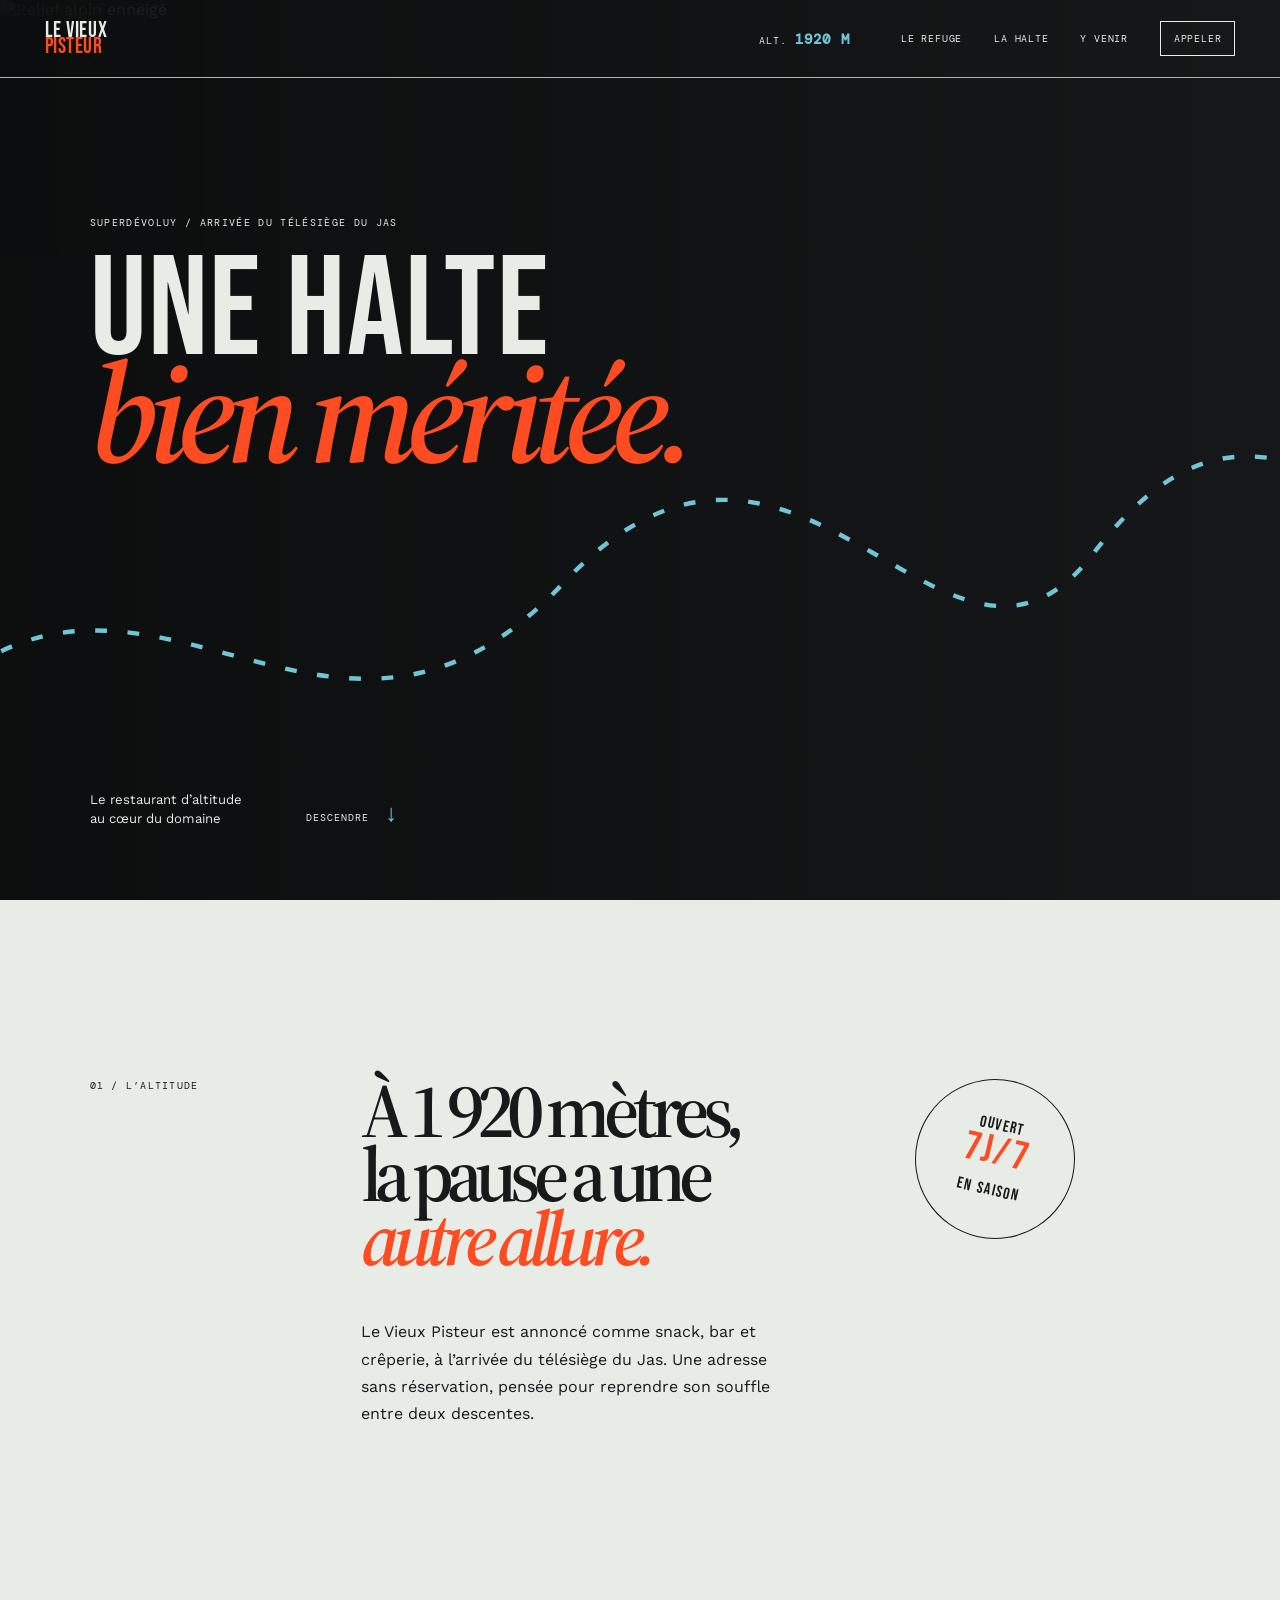
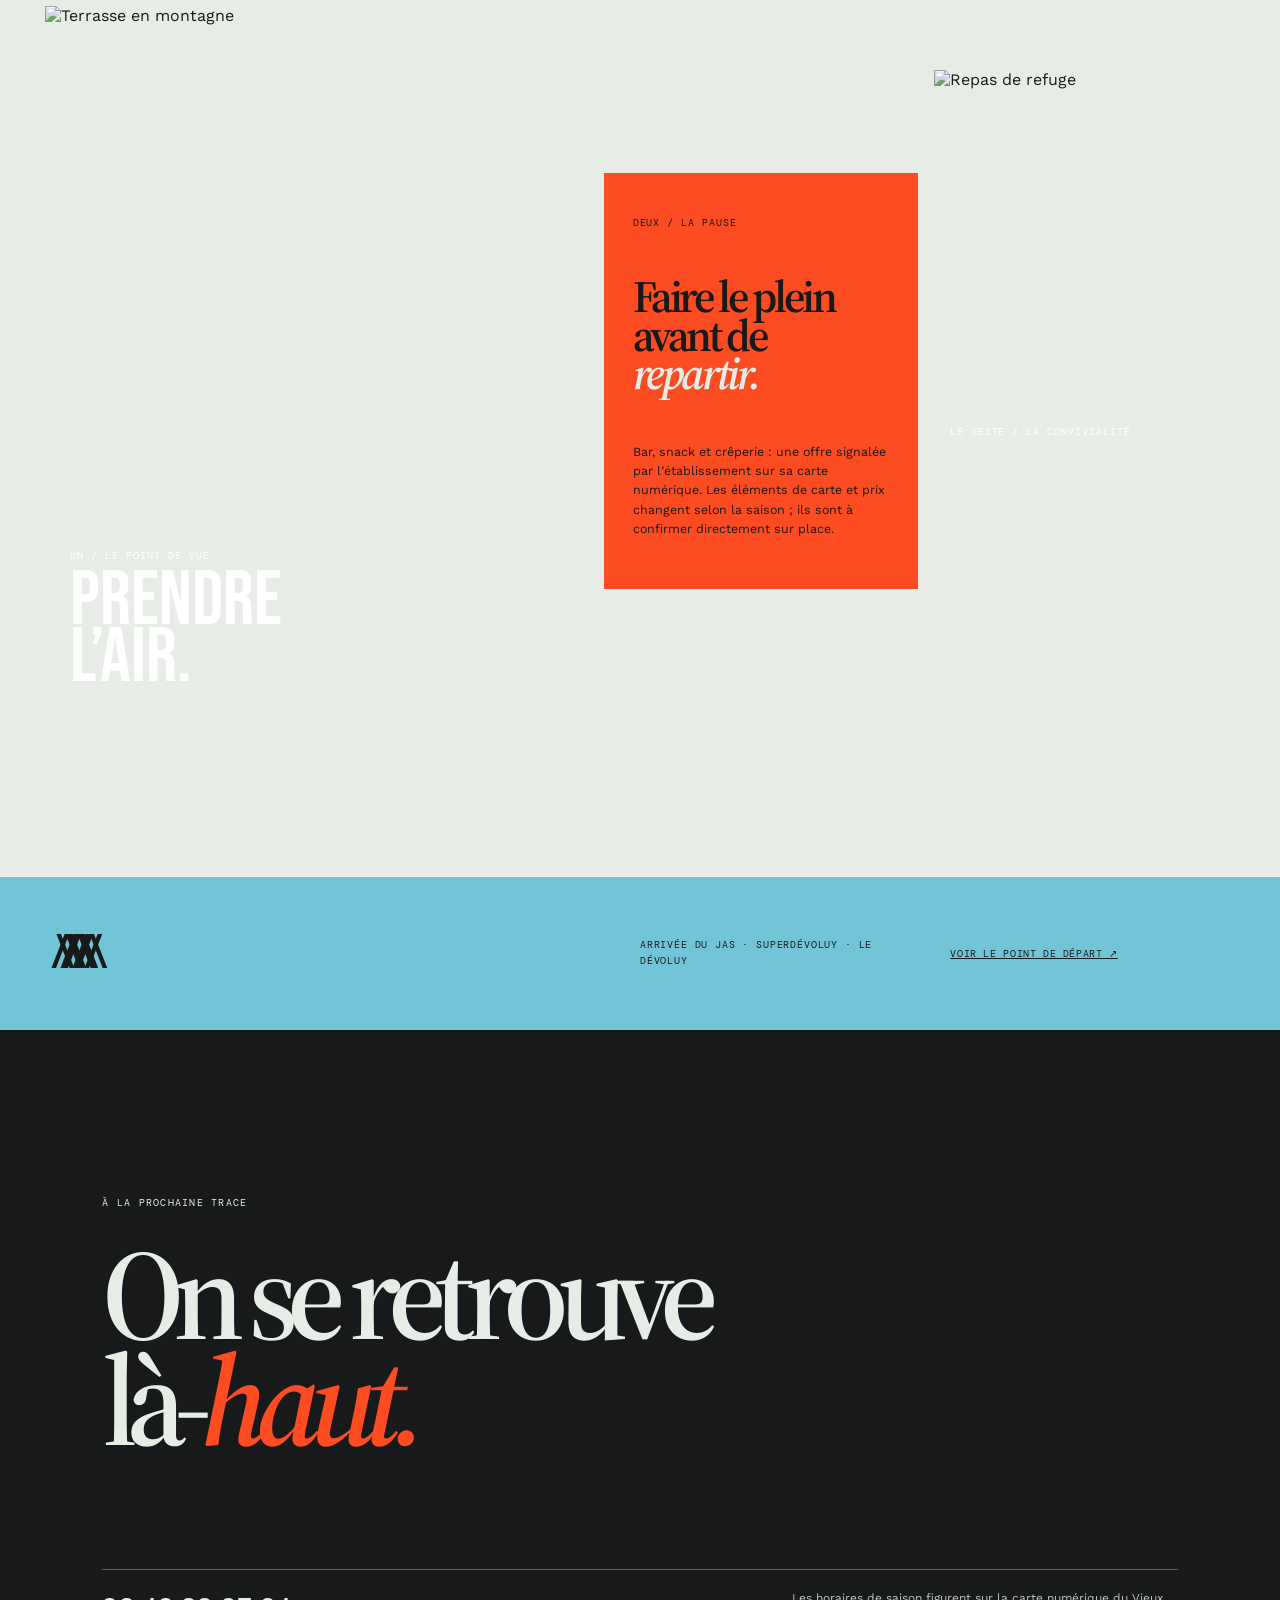
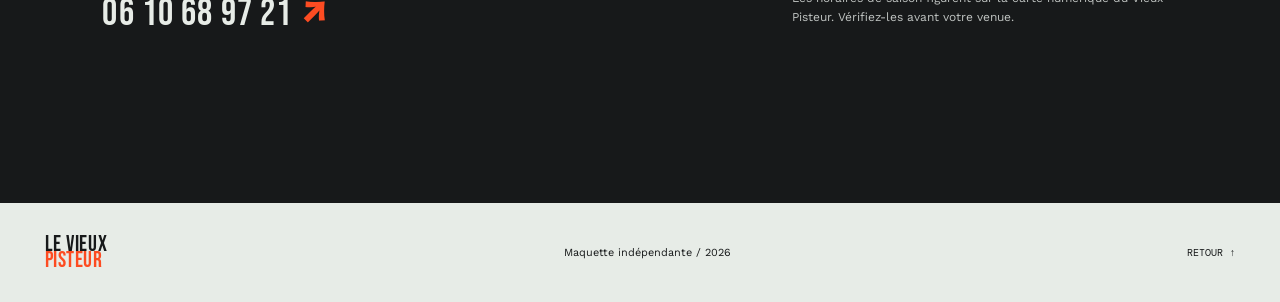
==== index.html @ b9045c06 "feat: publish Le Vieux Pisteur independent showcase" ====
<!doctype html><html lang="fr"><head><meta charset="utf-8"><meta name="viewport" content="width=device-width,initial-scale=1"><meta name="description" content="Maquette indépendante du Vieux Pisteur, restaurant d'altitude du Dévoluy."><title>Le Vieux Pisteur — 1 920 m</title><link rel="preconnect" href="https://images.unsplash.com"><link rel="preconnect" href="https://fonts.googleapis.com"><link rel="preconnect" href="https://fonts.gstatic.com" crossorigin><link href="https://fonts.googleapis.com/css2?family=Bebas+Neue&family=DM+Mono&family=Source+Serif+4:opsz,wght@8..60,400;8..60,600;8..60,700&family=Work+Sans:wght@400;500;700&display=swap" rel="stylesheet"><link rel="stylesheet" href="style.css"></head><body><header><a class="brand" href="#top">LE VIEUX<br><b>PISTEUR</b></a><p class="alt">ALT. <strong>1920 M</strong></p><button aria-controls="nav" aria-expanded="false">Menu <i></i></button><nav id="nav"><a href="#refuge">Le refuge</a><a href="#halte">La halte</a><a href="#venir">Y venir</a><a href="tel:+33610689721">Appeler</a></nav></header><main id="top"><section class="hero"><div class="route" aria-hidden="true"><svg viewBox="0 0 1000 200"><path d="M0 170C150 20 275 255 435 85s260 110 360-20 160-20 210-65"/></svg></div><div class="hero-content"><p>Superdévoluy / arrivée du télésiège du Jas</p><h1>Une halte<br><em>bien méritée.</em></h1><div class="hero-bottom"><span>Le restaurant d’altitude<br>au cœur du domaine</span><a href="#refuge">Descendre <b>↓</b></a></div></div><figure><img src="https://images.unsplash.com/photo-1483347756197-71ef80e95f73?auto=format&fit=crop&w=1800&q=85" alt="Relief alpin enneigé" fetchpriority="high"></figure></section><section id="refuge" class="intro"><p class="side">01 / L’ALTITUDE</p><div><h2>À 1 920 mètres,<br>la pause a une<br><em>autre allure.</em></h2><p>Le Vieux Pisteur est annoncé comme snack, bar et crêperie, à l’arrivée du télésiège du Jas. Une adresse sans réservation, pensée pour reprendre son souffle entre deux descentes.</p></div><div class="stamp">OUVERT<br><span>7J/7</span><br>EN SAISON</div></section><section id="halte" class="cards"><article class="large-card"><img src="https://images.unsplash.com/photo-1517299321609-52687d1bc55a?auto=format&fit=crop&w=1500&q=80" alt="Terrasse en montagne" loading="lazy"><div><span>UN / LE POINT DE VUE</span><h3>Prendre<br>l’air.</h3></div></article><article class="note-card"><span>DEUX / LA PAUSE</span><h3>Faire le plein<br>avant de <em>repartir.</em></h3><p>Bar, snack et crêperie : une offre signalée par l’établissement sur sa carte numérique. Les éléments de carte et prix changent selon la saison ; ils sont à confirmer directement sur place.</p></article><article class="small-card"><img src="https://images.unsplash.com/photo-1486297678162-eb2a19b0a32d?auto=format&fit=crop&w=1000&q=80" alt="Repas de refuge" loading="lazy"><span>LE GESTE / LA CONVIVIALITÉ</span></article></section><section class="mapline"><div class="mountains" aria-hidden="true">/\/\ /\/\ /\/\</div><p>Arrivée du Jas · Superdévoluy · Le Dévoluy</p><a href="https://maps.google.com/?q=Le+Vieux+Pisteur+Superd%C3%A9voluy" target="_blank" rel="noopener">Voir le point de départ ↗</a></section><section id="venir" class="contact"><p>À LA PROCHAINE TRACE</p><h2>On se retrouve<br>là-<em>haut.</em></h2><div class="contact-actions"><a href="tel:+33610689721">06 10 68 97 21 <b>↗</b></a><p>Les horaires de saison figurent sur la carte numérique du Vieux Pisteur. Vérifiez-les avant votre venue.</p></div></section></main><footer><a class="brand" href="#top">LE VIEUX<br><b>PISTEUR</b></a><p>Maquette indépendante / 2026</p><a href="#top">Retour ↑</a></footer><script src="app.js"></script></body></html>
---- style.css ----
:root{--ice:#e7ece7;--black:#17191a;--red:#fd4c22;--blue:#72c5d6;--line:#aeb5b0}*{box-sizing:border-box}html{scroll-behavior:smooth}body{margin:0;color:var(--black);background:var(--ice);font-family:"Work Sans",sans-serif;overflow-x:hidden}header{height:78px;display:flex;align-items:center;justify-content:space-between;padding:0 3.5vw;border-bottom:1px solid var(--line);position:absolute;z-index:2;width:100%;color:var(--ice)}.brand{font:1.35rem/.73 "Bebas Neue",sans-serif;letter-spacing:.025em;color:inherit;text-decoration:none}.brand b{color:var(--red);font-weight:400}.alt{font:.61rem "DM Mono",monospace;letter-spacing:.12em;margin:0 0 0 auto;padding-right:4vw}.alt strong{font-size:.9rem;color:var(--blue)}header button{color:inherit;background:none;border:0;text-transform:uppercase;font:.65rem "DM Mono",monospace;letter-spacing:.08em;display:none}nav{display:flex;gap:2rem;align-items:center}nav a{font:.62rem "DM Mono",monospace;text-transform:uppercase;letter-spacing:.08em;text-decoration:none;color:inherit}nav a:last-child{border:1px solid currentColor;padding:.6rem .8rem}.hero{min-height:100vh;background:var(--black);color:var(--ice);position:relative;overflow:hidden}.hero figure{position:absolute;inset:0;margin:0;z-index:0;opacity:.48}.hero figure:after{content:"";position:absolute;inset:0;background:linear-gradient(90deg,rgba(0,0,0,.95),rgba(0,0,0,.15))}.hero img{width:100%;height:100%;object-fit:cover;filter:grayscale(.7) contrast(1.1)}.hero-content{position:relative;z-index:1;min-height:100vh;padding:24vh 7vw 8vh;display:flex;flex-direction:column}.hero-content>p{font:.64rem "DM Mono",monospace;letter-spacing:.13em;text-transform:uppercase;margin:0 0 2rem}.hero h1{font:400 clamp(5rem,11vw,12.5rem)/.72 "Bebas Neue",sans-serif;letter-spacing:.01em;margin:0}.hero h1 em{font-family:"Source Serif 4",serif;font-weight:600;color:var(--red);letter-spacing:-.07em}.hero-bottom{display:flex;gap:5vw;align-items:end;margin-top:auto;font-size:.82rem;line-height:1.45}.hero-bottom a{color:var(--ice);text-decoration:none;text-transform:uppercase;font:.63rem "DM Mono",monospace;letter-spacing:.1em}.hero-bottom b{font-size:1.5rem;margin-left:.5rem;color:var(--blue)}.route{position:absolute;width:115%;bottom:16%;left:-6%;z-index:1}.route svg{width:100%;overflow:visible}.route path{fill:none;stroke:var(--blue);stroke-width:3;stroke-dasharray:8 14}.intro{display:grid;grid-template-columns:20% 1fr 25%;padding:14vw 7vw;gap:4vw;align-items:start}.side{font:.65rem "DM Mono",monospace;letter-spacing:.12em;margin:0}.intro h2,.contact h2{font:600 clamp(3.5rem,6vw,7.5rem)/.83 "Source Serif 4",serif;letter-spacing:-.09em;margin:0}.intro h2 em,.contact h2 em{color:var(--red)}.intro div>p{font-size:1rem;line-height:1.7;max-width:430px;margin:3rem 0 0}.stamp{border:1px solid var(--black);width:160px;height:160px;border-radius:50%;display:grid;place-content:center;text-align:center;font:1rem/.9 "Bebas Neue",sans-serif;letter-spacing:.1em;transform:rotate(13deg)}.stamp span{font-size:2.5rem;color:var(--red)}.cards{padding:0 3.5vw 12vw;display:grid;grid-template-columns:1.3fr .75fr .72fr;gap:1.2vw;align-items:start}.cards article{position:relative;overflow:hidden}.large-card{height:56vw;max-height:780px}.cards img{width:100%;height:100%;object-fit:cover;filter:saturate(.65)}.large-card div{position:absolute;inset:auto 2vw 2vw;color:#fff}.large-card span,.small-card span,.note-card>span{font:.6rem "DM Mono",monospace;letter-spacing:.1em}.large-card h3{font:400 clamp(3.5rem,6vw,7rem)/.75 "Bebas Neue",sans-serif;margin:.6rem 0}.note-card{background:var(--red);padding:3vw 2.2vw;min-height:31vw;margin-top:13vw}.note-card h3{font:600 clamp(2.2rem,3.5vw,4rem)/.86 "Source Serif 4",serif;letter-spacing:-.075em;margin:3rem 0}.note-card em{color:var(--ice)}.note-card p{font-size:.78rem;line-height:1.55}.small-card{height:30vw;min-height:340px;margin-top:5vw}.small-card span{position:absolute;bottom:1rem;left:1rem;color:#fff}.mapline{background:var(--blue);padding:3rem 4vw;display:grid;grid-template-columns:2fr 1fr 1fr;align-items:center;gap:2rem}.mountains{font:3rem "Bebas Neue",sans-serif;letter-spacing:-.3em}.mapline p{font:.65rem "DM Mono",monospace;letter-spacing:.08em;text-transform:uppercase;line-height:1.6}.mapline a{color:var(--black);text-transform:uppercase;font:.64rem "DM Mono",monospace;letter-spacing:.06em}.contact{background:var(--black);color:var(--ice);padding:13vw 8vw}.contact>p{font:.65rem "DM Mono",monospace;letter-spacing:.12em;margin:0 0 2rem}.contact h2{font-size:clamp(4.5rem,10vw,11rem)}.contact-actions{display:grid;grid-template-columns:1fr .6fr;gap:3rem;border-top:1px solid #5d6060;padding-top:1.2rem;margin-top:9vw}.contact-actions a{font:400 clamp(1.6rem,3vw,3.4rem) "Bebas Neue",sans-serif;letter-spacing:.03em;color:var(--ice);text-decoration:none}.contact-actions a b{color:var(--red);font-family:"Work Sans"}.contact-actions p{font-size:.75rem;line-height:1.6;color:#bfc3c1;margin:0}footer{padding:2rem 3.5vw;display:flex;align-items:center;justify-content:space-between;font-size:.68rem}footer>a:last-child{color:var(--black);font:.63rem "DM Mono",monospace;text-transform:uppercase;text-decoration:none}@media(max-width:700px){header{height:67px;padding:0 6vw}.alt,nav{display:none}header button{display:block}nav.open{display:flex;position:absolute;right:0;top:67px;background:var(--black);padding:1.7rem;flex-direction:column;align-items:flex-start}.hero-content{padding:25vh 7vw 6vh}.hero h1{font-size:5.5rem}.route{bottom:25%;width:185%;left:-38%}.intro{display:block;padding:18vw 7vw}.side{margin-bottom:4rem}.intro h2{font-size:3.7rem}.intro div>p{margin:2rem 0}.stamp{margin-top:3rem}.cards{padding:0 4vw 17vw;display:block}.large-card{height:113vw}.note-card{min-height:auto;margin:4vw 0;padding:12vw 7vw}.note-card h3{font-size:3rem;margin:3rem 0}.small-card{height:80vw;margin:0}.mapline{display:block;padding:3rem 7vw}.mapline p{margin:1rem 0 2rem}.contact{padding:18vw 7vw}.contact h2{font-size:4.8rem}.contact-actions{display:block;margin-top:15vw}.contact-actions p{margin-top:2rem;max-width:260px}footer{padding:8vw 7vw;display:block}footer p{margin:1rem 0}}
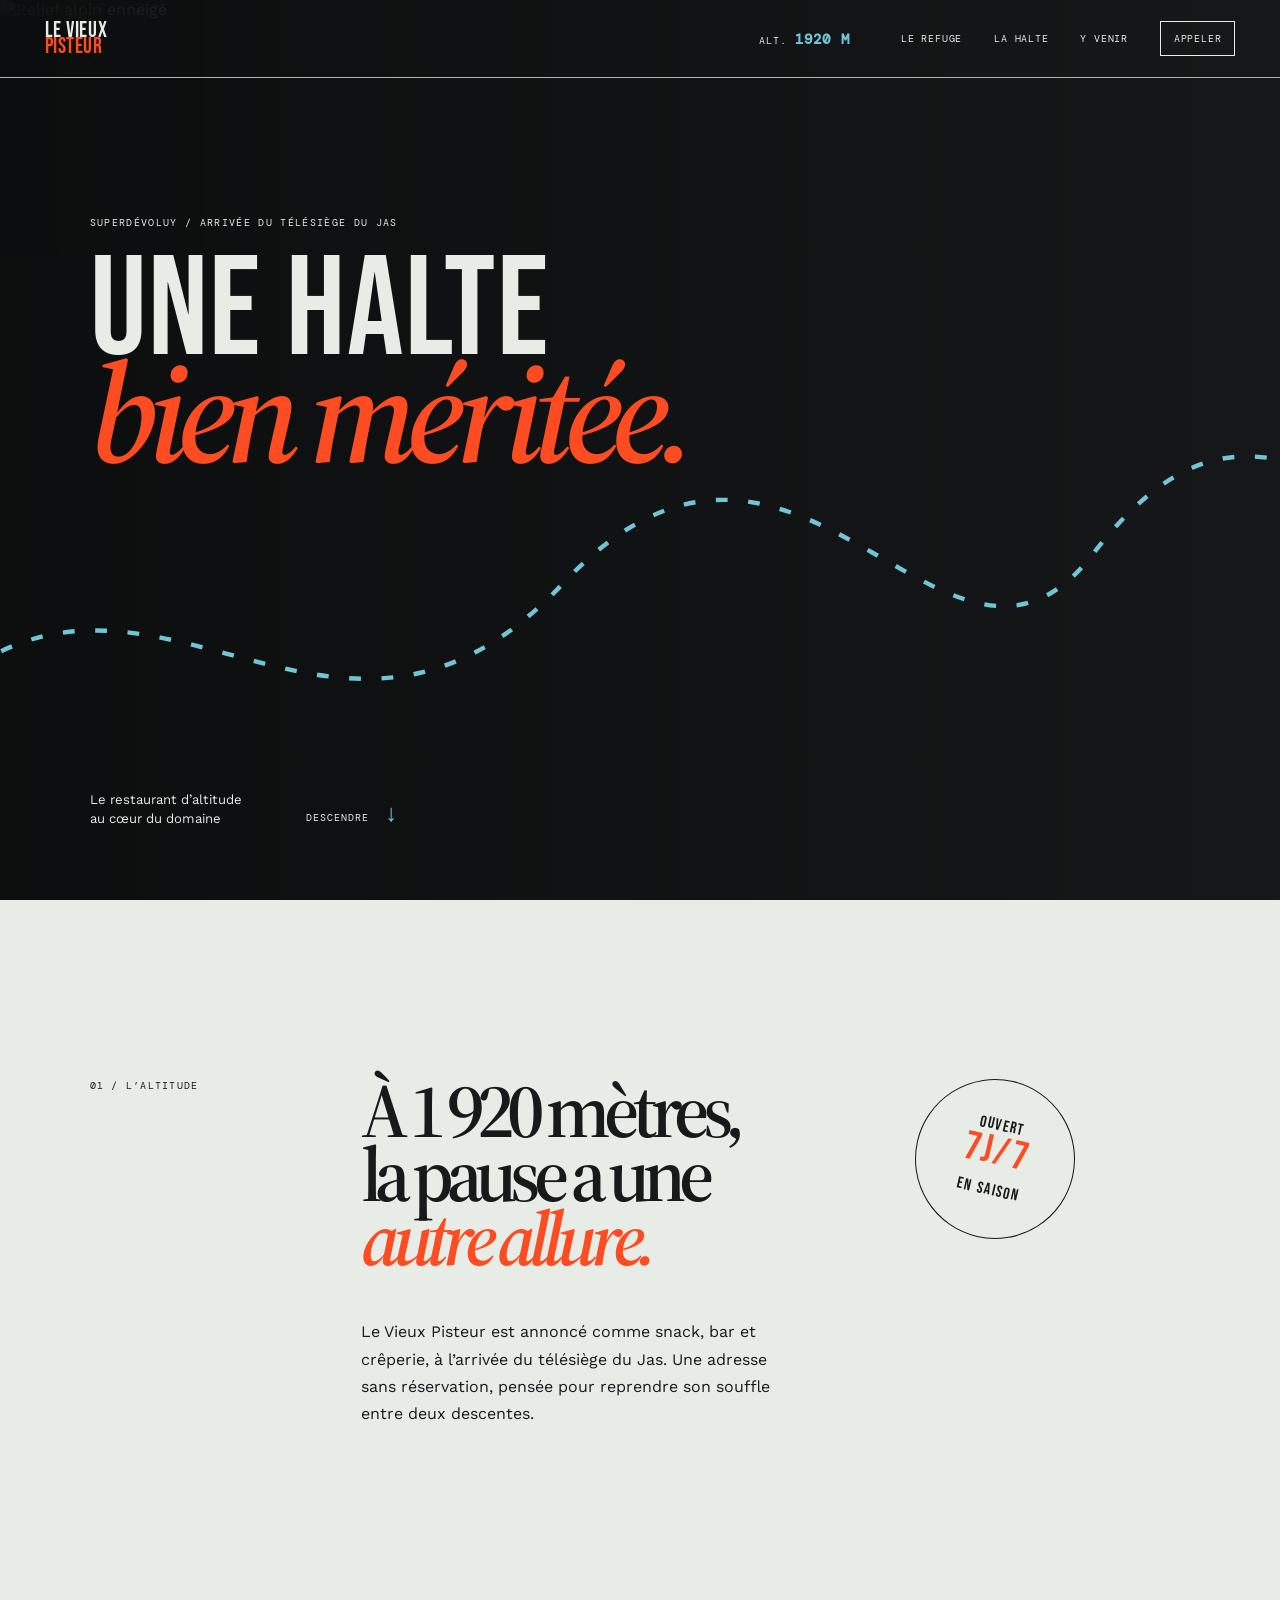
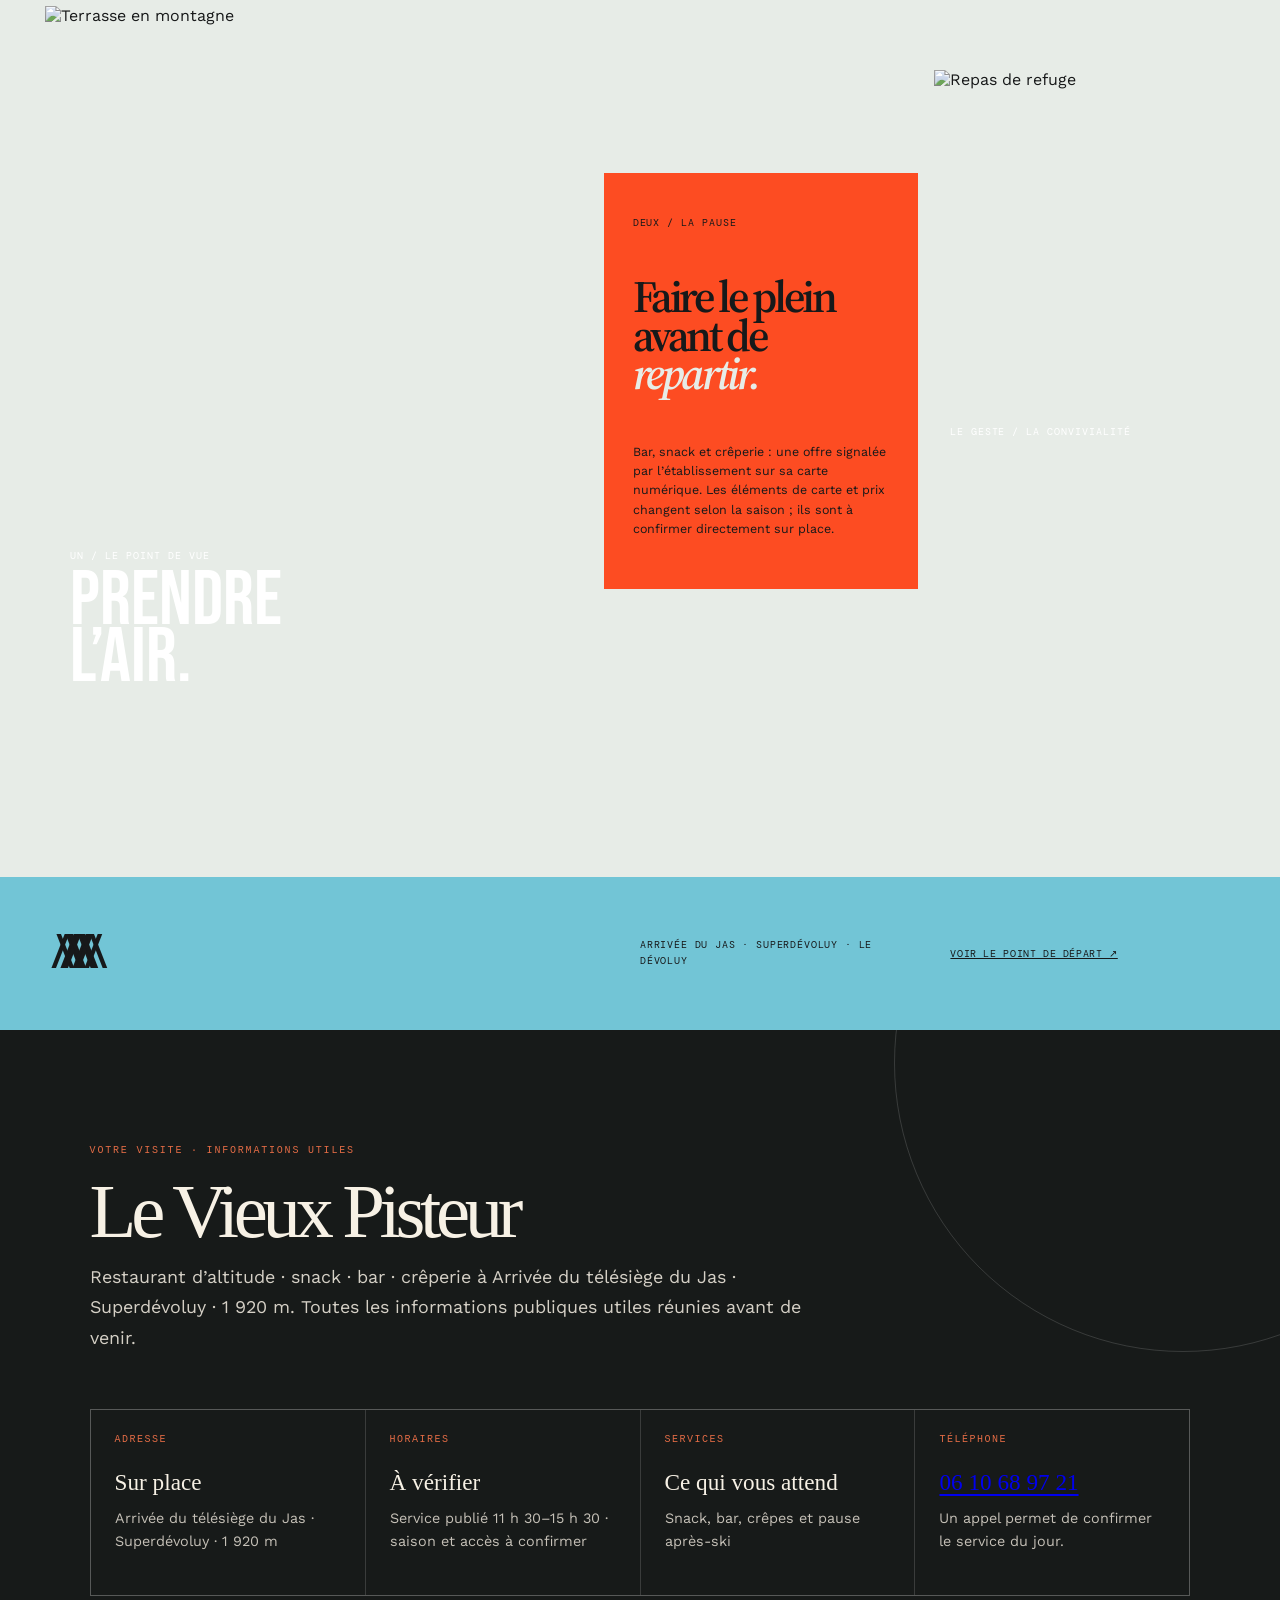
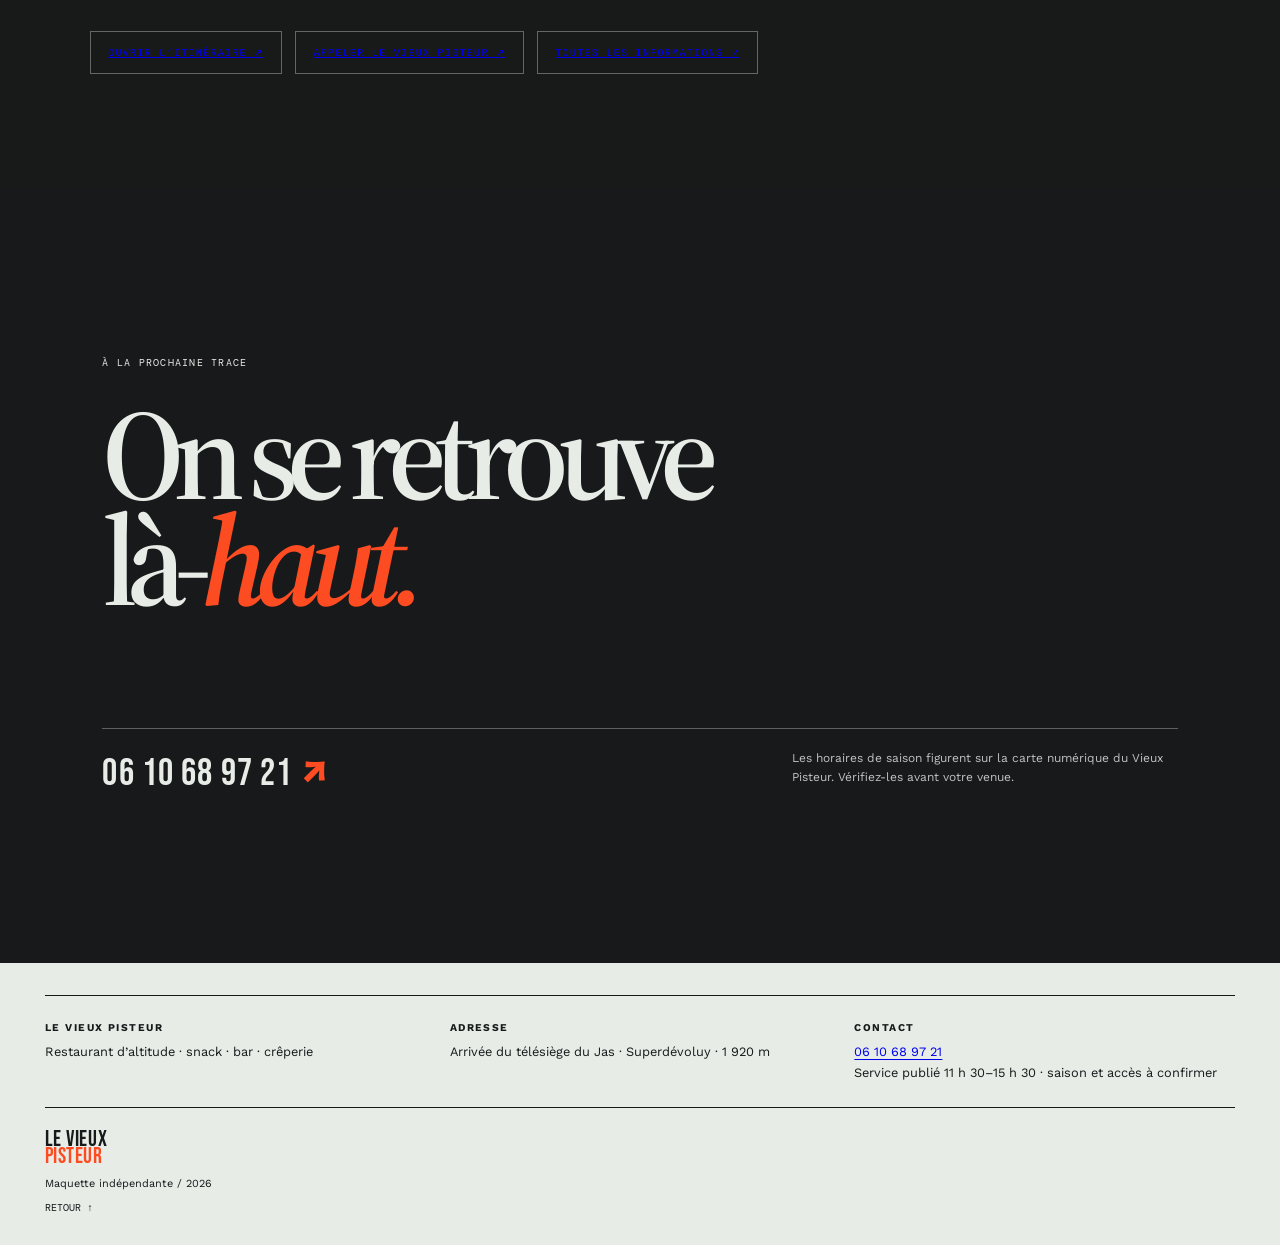
==== commit 7556250c: "Complete practical information and local footer" ====
--- a/index.html
+++ b/index.html
@@ -1 +1,128 @@
-<!doctype html><html lang="fr"><head><meta charset="utf-8"><meta name="viewport" content="width=device-width,initial-scale=1"><meta name="description" content="Maquette indépendante du Vieux Pisteur, restaurant d'altitude du Dévoluy."><title>Le Vieux Pisteur — 1 920 m</title><link rel="preconnect" href="https://images.unsplash.com"><link rel="preconnect" href="https://fonts.googleapis.com"><link rel="preconnect" href="https://fonts.gstatic.com" crossorigin><link href="https://fonts.googleapis.com/css2?family=Bebas+Neue&family=DM+Mono&family=Source+Serif+4:opsz,wght@8..60,400;8..60,600;8..60,700&family=Work+Sans:wght@400;500;700&display=swap" rel="stylesheet"><link rel="stylesheet" href="style.css"></head><body><header><a class="brand" href="#top">LE VIEUX<br><b>PISTEUR</b></a><p class="alt">ALT. <strong>1920 M</strong></p><button aria-controls="nav" aria-expanded="false">Menu <i></i></button><nav id="nav"><a href="#refuge">Le refuge</a><a href="#halte">La halte</a><a href="#venir">Y venir</a><a href="tel:+33610689721">Appeler</a></nav></header><main id="top"><section class="hero"><div class="route" aria-hidden="true"><svg viewBox="0 0 1000 200"><path d="M0 170C150 20 275 255 435 85s260 110 360-20 160-20 210-65"/></svg></div><div class="hero-content"><p>Superdévoluy / arrivée du télésiège du Jas</p><h1>Une halte<br><em>bien méritée.</em></h1><div class="hero-bottom"><span>Le restaurant d’altitude<br>au cœur du domaine</span><a href="#refuge">Descendre <b>↓</b></a></div></div><figure><img src="https://images.unsplash.com/photo-1483347756197-71ef80e95f73?auto=format&fit=crop&w=1800&q=85" alt="Relief alpin enneigé" fetchpriority="high"></figure></section><section id="refuge" class="intro"><p class="side">01 / L’ALTITUDE</p><div><h2>À 1 920 mètres,<br>la pause a une<br><em>autre allure.</em></h2><p>Le Vieux Pisteur est annoncé comme snack, bar et crêperie, à l’arrivée du télésiège du Jas. Une adresse sans réservation, pensée pour reprendre son souffle entre deux descentes.</p></div><div class="stamp">OUVERT<br><span>7J/7</span><br>EN SAISON</div></section><section id="halte" class="cards"><article class="large-card"><img src="https://images.unsplash.com/photo-1517299321609-52687d1bc55a?auto=format&fit=crop&w=1500&q=80" alt="Terrasse en montagne" loading="lazy"><div><span>UN / LE POINT DE VUE</span><h3>Prendre<br>l’air.</h3></div></article><article class="note-card"><span>DEUX / LA PAUSE</span><h3>Faire le plein<br>avant de <em>repartir.</em></h3><p>Bar, snack et crêperie : une offre signalée par l’établissement sur sa carte numérique. Les éléments de carte et prix changent selon la saison ; ils sont à confirmer directement sur place.</p></article><article class="small-card"><img src="https://images.unsplash.com/photo-1486297678162-eb2a19b0a32d?auto=format&fit=crop&w=1000&q=80" alt="Repas de refuge" loading="lazy"><span>LE GESTE / LA CONVIVIALITÉ</span></article></section><section class="mapline"><div class="mountains" aria-hidden="true">/\/\ /\/\ /\/\</div><p>Arrivée du Jas · Superdévoluy · Le Dévoluy</p><a href="https://maps.google.com/?q=Le+Vieux+Pisteur+Superd%C3%A9voluy" target="_blank" rel="noopener">Voir le point de départ ↗</a></section><section id="venir" class="contact"><p>À LA PROCHAINE TRACE</p><h2>On se retrouve<br>là-<em>haut.</em></h2><div class="contact-actions"><a href="tel:+33610689721">06 10 68 97 21 <b>↗</b></a><p>Les horaires de saison figurent sur la carte numérique du Vieux Pisteur. Vérifiez-les avant votre venue.</p></div></section></main><footer><a class="brand" href="#top">LE VIEUX<br><b>PISTEUR</b></a><p>Maquette indépendante / 2026</p><a href="#top">Retour ↑</a></footer><script src="app.js"></script></body></html>
+<!doctype html>
+<html lang="fr">
+  <head>
+    <meta charset="utf-8" />
+    <meta name="viewport" content="width=device-width,initial-scale=1" />
+    <meta
+      name="description"
+      content="Maquette indépendante du Vieux Pisteur, restaurant d'altitude du Dévoluy."
+    />
+    <title>Le Vieux Pisteur — 1 920 m</title>
+    <link rel="preconnect" href="https://images.unsplash.com" />
+    <link rel="preconnect" href="https://fonts.googleapis.com" />
+    <link rel="preconnect" href="https://fonts.gstatic.com" crossorigin />
+    <link
+      href="https://fonts.googleapis.com/css2?family=Bebas+Neue&family=DM+Mono&family=Source+Serif+4:opsz,wght@8..60,400;8..60,600;8..60,700&family=Work+Sans:wght@400;500;700&display=swap"
+      rel="stylesheet"
+    />
+    <link rel="stylesheet" href="style.css" />
+  </head>
+  <body>
+    <header>
+      <a class="brand" href="#top">LE VIEUX<br /><b>PISTEUR</b></a>
+      <p class="alt">ALT. <strong>1920 M</strong></p>
+      <button aria-controls="nav" aria-expanded="false">Menu <i></i></button>
+      <nav id="nav">
+        <a href="#refuge">Le refuge</a><a href="#halte">La halte</a
+        ><a href="#venir">Y venir</a><a href="tel:+33610689721">Appeler</a>
+      </nav>
+    </header>
+    <main id="top">
+      <section class="hero">
+        <div class="route" aria-hidden="true">
+          <svg viewBox="0 0 1000 200">
+            <path
+              d="M0 170C150 20 275 255 435 85s260 110 360-20 160-20 210-65"
+            />
+          </svg>
+        </div>
+        <div class="hero-content">
+          <p>Superdévoluy / arrivée du télésiège du Jas</p>
+          <h1>Une halte<br /><em>bien méritée.</em></h1>
+          <div class="hero-bottom">
+            <span>Le restaurant d’altitude<br />au cœur du domaine</span
+            ><a href="#refuge">Descendre <b>↓</b></a>
+          </div>
+        </div>
+        <figure>
+          <img
+            src="https://images.unsplash.com/photo-1483347756197-71ef80e95f73?auto=format&fit=crop&w=1800&q=85"
+            alt="Relief alpin enneigé"
+            fetchpriority="high"
+          />
+        </figure>
+      </section>
+      <section id="refuge" class="intro">
+        <p class="side">01 / L’ALTITUDE</p>
+        <div>
+          <h2>
+            À 1 920 mètres,<br />la pause a une<br /><em>autre allure.</em>
+          </h2>
+          <p>
+            Le Vieux Pisteur est annoncé comme snack, bar et crêperie, à
+            l’arrivée du télésiège du Jas. Une adresse sans réservation, pensée
+            pour reprendre son souffle entre deux descentes.
+          </p>
+        </div>
+        <div class="stamp">OUVERT<br /><span>7J/7</span><br />EN SAISON</div>
+      </section>
+      <section id="halte" class="cards">
+        <article class="large-card">
+          <img
+            src="https://images.unsplash.com/photo-1517299321609-52687d1bc55a?auto=format&fit=crop&w=1500&q=80"
+            alt="Terrasse en montagne"
+            loading="lazy"
+          />
+          <div>
+            <span>UN / LE POINT DE VUE</span>
+            <h3>Prendre<br />l’air.</h3>
+          </div>
+        </article>
+        <article class="note-card">
+          <span>DEUX / LA PAUSE</span>
+          <h3>Faire le plein<br />avant de <em>repartir.</em></h3>
+          <p>
+            Bar, snack et crêperie : une offre signalée par l’établissement sur
+            sa carte numérique. Les éléments de carte et prix changent selon la
+            saison ; ils sont à confirmer directement sur place.
+          </p>
+        </article>
+        <article class="small-card">
+          <img
+            src="https://images.unsplash.com/photo-1486297678162-eb2a19b0a32d?auto=format&fit=crop&w=1000&q=80"
+            alt="Repas de refuge"
+            loading="lazy"
+          /><span>LE GESTE / LA CONVIVIALITÉ</span>
+        </article>
+      </section>
+      <section class="mapline">
+        <div class="mountains" aria-hidden="true">/\/\ /\/\ /\/\</div>
+        <p>Arrivée du Jas · Superdévoluy · Le Dévoluy</p>
+        <a
+          href="https://maps.google.com/?q=Le+Vieux+Pisteur+Superd%C3%A9voluy"
+          target="_blank"
+          rel="noopener"
+          >Voir le point de départ ↗</a
+        >
+      </section>
+      <section id="venir" class="contact">
+        <p>À LA PROCHAINE TRACE</p>
+        <h2>On se retrouve<br />là-<em>haut.</em></h2>
+        <div class="contact-actions">
+          <a href="tel:+33610689721">06 10 68 97 21 <b>↗</b></a>
+          <p>
+            Les horaires de saison figurent sur la carte numérique du Vieux
+            Pisteur. Vérifiez-les avant votre venue.
+          </p>
+        </div>
+      </section>
+    </main>
+    <footer>
+      <a class="brand" href="#top">LE VIEUX<br /><b>PISTEUR</b></a>
+      <p>Maquette indépendante / 2026</p>
+      <a href="#top">Retour ↑</a>
+    </footer>
+    <script src="app.js"></script>
+<script src="site-enhance.js"></script>
+</body>
+</html>
--- a/style.css
+++ b/style.css
@@ -1 +1,711 @@
-:root{--ice:#e7ece7;--black:#17191a;--red:#fd4c22;--blue:#72c5d6;--line:#aeb5b0}*{box-sizing:border-box}html{scroll-behavior:smooth}body{margin:0;color:var(--black);background:var(--ice);font-family:"Work Sans",sans-serif;overflow-x:hidden}header{height:78px;display:flex;align-items:center;justify-content:space-between;padding:0 3.5vw;border-bottom:1px solid var(--line);position:absolute;z-index:2;width:100%;color:var(--ice)}.brand{font:1.35rem/.73 "Bebas Neue",sans-serif;letter-spacing:.025em;color:inherit;text-decoration:none}.brand b{color:var(--red);font-weight:400}.alt{font:.61rem "DM Mono",monospace;letter-spacing:.12em;margin:0 0 0 auto;padding-right:4vw}.alt strong{font-size:.9rem;color:var(--blue)}header button{color:inherit;background:none;border:0;text-transform:uppercase;font:.65rem "DM Mono",monospace;letter-spacing:.08em;display:none}nav{display:flex;gap:2rem;align-items:center}nav a{font:.62rem "DM Mono",monospace;text-transform:uppercase;letter-spacing:.08em;text-decoration:none;color:inherit}nav a:last-child{border:1px solid currentColor;padding:.6rem .8rem}.hero{min-height:100vh;background:var(--black);color:var(--ice);position:relative;overflow:hidden}.hero figure{position:absolute;inset:0;margin:0;z-index:0;opacity:.48}.hero figure:after{content:"";position:absolute;inset:0;background:linear-gradient(90deg,rgba(0,0,0,.95),rgba(0,0,0,.15))}.hero img{width:100%;height:100%;object-fit:cover;filter:grayscale(.7) contrast(1.1)}.hero-content{position:relative;z-index:1;min-height:100vh;padding:24vh 7vw 8vh;display:flex;flex-direction:column}.hero-content>p{font:.64rem "DM Mono",monospace;letter-spacing:.13em;text-transform:uppercase;margin:0 0 2rem}.hero h1{font:400 clamp(5rem,11vw,12.5rem)/.72 "Bebas Neue",sans-serif;letter-spacing:.01em;margin:0}.hero h1 em{font-family:"Source Serif 4",serif;font-weight:600;color:var(--red);letter-spacing:-.07em}.hero-bottom{display:flex;gap:5vw;align-items:end;margin-top:auto;font-size:.82rem;line-height:1.45}.hero-bottom a{color:var(--ice);text-decoration:none;text-transform:uppercase;font:.63rem "DM Mono",monospace;letter-spacing:.1em}.hero-bottom b{font-size:1.5rem;margin-left:.5rem;color:var(--blue)}.route{position:absolute;width:115%;bottom:16%;left:-6%;z-index:1}.route svg{width:100%;overflow:visible}.route path{fill:none;stroke:var(--blue);stroke-width:3;stroke-dasharray:8 14}.intro{display:grid;grid-template-columns:20% 1fr 25%;padding:14vw 7vw;gap:4vw;align-items:start}.side{font:.65rem "DM Mono",monospace;letter-spacing:.12em;margin:0}.intro h2,.contact h2{font:600 clamp(3.5rem,6vw,7.5rem)/.83 "Source Serif 4",serif;letter-spacing:-.09em;margin:0}.intro h2 em,.contact h2 em{color:var(--red)}.intro div>p{font-size:1rem;line-height:1.7;max-width:430px;margin:3rem 0 0}.stamp{border:1px solid var(--black);width:160px;height:160px;border-radius:50%;display:grid;place-content:center;text-align:center;font:1rem/.9 "Bebas Neue",sans-serif;letter-spacing:.1em;transform:rotate(13deg)}.stamp span{font-size:2.5rem;color:var(--red)}.cards{padding:0 3.5vw 12vw;display:grid;grid-template-columns:1.3fr .75fr .72fr;gap:1.2vw;align-items:start}.cards article{position:relative;overflow:hidden}.large-card{height:56vw;max-height:780px}.cards img{width:100%;height:100%;object-fit:cover;filter:saturate(.65)}.large-card div{position:absolute;inset:auto 2vw 2vw;color:#fff}.large-card span,.small-card span,.note-card>span{font:.6rem "DM Mono",monospace;letter-spacing:.1em}.large-card h3{font:400 clamp(3.5rem,6vw,7rem)/.75 "Bebas Neue",sans-serif;margin:.6rem 0}.note-card{background:var(--red);padding:3vw 2.2vw;min-height:31vw;margin-top:13vw}.note-card h3{font:600 clamp(2.2rem,3.5vw,4rem)/.86 "Source Serif 4",serif;letter-spacing:-.075em;margin:3rem 0}.note-card em{color:var(--ice)}.note-card p{font-size:.78rem;line-height:1.55}.small-card{height:30vw;min-height:340px;margin-top:5vw}.small-card span{position:absolute;bottom:1rem;left:1rem;color:#fff}.mapline{background:var(--blue);padding:3rem 4vw;display:grid;grid-template-columns:2fr 1fr 1fr;align-items:center;gap:2rem}.mountains{font:3rem "Bebas Neue",sans-serif;letter-spacing:-.3em}.mapline p{font:.65rem "DM Mono",monospace;letter-spacing:.08em;text-transform:uppercase;line-height:1.6}.mapline a{color:var(--black);text-transform:uppercase;font:.64rem "DM Mono",monospace;letter-spacing:.06em}.contact{background:var(--black);color:var(--ice);padding:13vw 8vw}.contact>p{font:.65rem "DM Mono",monospace;letter-spacing:.12em;margin:0 0 2rem}.contact h2{font-size:clamp(4.5rem,10vw,11rem)}.contact-actions{display:grid;grid-template-columns:1fr .6fr;gap:3rem;border-top:1px solid #5d6060;padding-top:1.2rem;margin-top:9vw}.contact-actions a{font:400 clamp(1.6rem,3vw,3.4rem) "Bebas Neue",sans-serif;letter-spacing:.03em;color:var(--ice);text-decoration:none}.contact-actions a b{color:var(--red);font-family:"Work Sans"}.contact-actions p{font-size:.75rem;line-height:1.6;color:#bfc3c1;margin:0}footer{padding:2rem 3.5vw;display:flex;align-items:center;justify-content:space-between;font-size:.68rem}footer>a:last-child{color:var(--black);font:.63rem "DM Mono",monospace;text-transform:uppercase;text-decoration:none}@media(max-width:700px){header{height:67px;padding:0 6vw}.alt,nav{display:none}header button{display:block}nav.open{display:flex;position:absolute;right:0;top:67px;background:var(--black);padding:1.7rem;flex-direction:column;align-items:flex-start}.hero-content{padding:25vh 7vw 6vh}.hero h1{font-size:5.5rem}.route{bottom:25%;width:185%;left:-38%}.intro{display:block;padding:18vw 7vw}.side{margin-bottom:4rem}.intro h2{font-size:3.7rem}.intro div>p{margin:2rem 0}.stamp{margin-top:3rem}.cards{padding:0 4vw 17vw;display:block}.large-card{height:113vw}.note-card{min-height:auto;margin:4vw 0;padding:12vw 7vw}.note-card h3{font-size:3rem;margin:3rem 0}.small-card{height:80vw;margin:0}.mapline{display:block;padding:3rem 7vw}.mapline p{margin:1rem 0 2rem}.contact{padding:18vw 7vw}.contact h2{font-size:4.8rem}.contact-actions{display:block;margin-top:15vw}.contact-actions p{margin-top:2rem;max-width:260px}footer{padding:8vw 7vw;display:block}footer p{margin:1rem 0}}
+:root {
+  --ice: #e7ece7;
+  --black: #17191a;
+  --red: #fd4c22;
+  --blue: #72c5d6;
+  --line: #aeb5b0;
+}
+* {
+  box-sizing: border-box;
+}
+html {
+  scroll-behavior: smooth;
+}
+body {
+  margin: 0;
+  color: var(--black);
+  background: var(--ice);
+  font-family: "Work Sans", sans-serif;
+  overflow-x: hidden;
+}
+header {
+  height: 78px;
+  display: flex;
+  align-items: center;
+  justify-content: space-between;
+  padding: 0 3.5vw;
+  border-bottom: 1px solid var(--line);
+  position: absolute;
+  z-index: 2;
+  width: 100%;
+  color: var(--ice);
+}
+.brand {
+  font:
+    1.35rem/0.73 "Bebas Neue",
+    sans-serif;
+  letter-spacing: 0.025em;
+  color: inherit;
+  text-decoration: none;
+}
+.brand b {
+  color: var(--red);
+  font-weight: 400;
+}
+.alt {
+  font:
+    0.61rem "DM Mono",
+    monospace;
+  letter-spacing: 0.12em;
+  margin: 0 0 0 auto;
+  padding-right: 4vw;
+}
+.alt strong {
+  font-size: 0.9rem;
+  color: var(--blue);
+}
+header button {
+  color: inherit;
+  background: none;
+  border: 0;
+  text-transform: uppercase;
+  font:
+    0.65rem "DM Mono",
+    monospace;
+  letter-spacing: 0.08em;
+  display: none;
+}
+nav {
+  display: flex;
+  gap: 2rem;
+  align-items: center;
+}
+nav a {
+  font:
+    0.62rem "DM Mono",
+    monospace;
+  text-transform: uppercase;
+  letter-spacing: 0.08em;
+  text-decoration: none;
+  color: inherit;
+}
+nav a:last-child {
+  border: 1px solid currentColor;
+  padding: 0.6rem 0.8rem;
+}
+.hero {
+  min-height: 100vh;
+  background: var(--black);
+  color: var(--ice);
+  position: relative;
+  overflow: hidden;
+}
+.hero figure {
+  position: absolute;
+  inset: 0;
+  margin: 0;
+  z-index: 0;
+  opacity: 0.48;
+}
+.hero figure:after {
+  content: "";
+  position: absolute;
+  inset: 0;
+  background: linear-gradient(90deg, rgba(0, 0, 0, 0.95), rgba(0, 0, 0, 0.15));
+}
+.hero img {
+  width: 100%;
+  height: 100%;
+  object-fit: cover;
+  filter: grayscale(0.7) contrast(1.1);
+}
+.hero-content {
+  position: relative;
+  z-index: 1;
+  min-height: 100vh;
+  padding: 24vh 7vw 8vh;
+  display: flex;
+  flex-direction: column;
+}
+.hero-content > p {
+  font:
+    0.64rem "DM Mono",
+    monospace;
+  letter-spacing: 0.13em;
+  text-transform: uppercase;
+  margin: 0 0 2rem;
+}
+.hero h1 {
+  font:
+    400 clamp(5rem, 11vw, 12.5rem)/0.72 "Bebas Neue",
+    sans-serif;
+  letter-spacing: 0.01em;
+  margin: 0;
+}
+.hero h1 em {
+  font-family: "Source Serif 4", serif;
+  font-weight: 600;
+  color: var(--red);
+  letter-spacing: -0.07em;
+}
+.hero-bottom {
+  display: flex;
+  gap: 5vw;
+  align-items: end;
+  margin-top: auto;
+  font-size: 0.82rem;
+  line-height: 1.45;
+}
+.hero-bottom a {
+  color: var(--ice);
+  text-decoration: none;
+  text-transform: uppercase;
+  font:
+    0.63rem "DM Mono",
+    monospace;
+  letter-spacing: 0.1em;
+}
+.hero-bottom b {
+  font-size: 1.5rem;
+  margin-left: 0.5rem;
+  color: var(--blue);
+}
+.route {
+  position: absolute;
+  width: 115%;
+  bottom: 16%;
+  left: -6%;
+  z-index: 1;
+}
+.route svg {
+  width: 100%;
+  overflow: visible;
+}
+.route path {
+  fill: none;
+  stroke: var(--blue);
+  stroke-width: 3;
+  stroke-dasharray: 8 14;
+}
+.intro {
+  display: grid;
+  grid-template-columns: 20% 1fr 25%;
+  padding: 14vw 7vw;
+  gap: 4vw;
+  align-items: start;
+}
+.side {
+  font:
+    0.65rem "DM Mono",
+    monospace;
+  letter-spacing: 0.12em;
+  margin: 0;
+}
+.intro h2,
+.contact h2 {
+  font:
+    600 clamp(3.5rem, 6vw, 7.5rem)/0.83 "Source Serif 4",
+    serif;
+  letter-spacing: -0.09em;
+  margin: 0;
+}
+.intro h2 em,
+.contact h2 em {
+  color: var(--red);
+}
+.intro div > p {
+  font-size: 1rem;
+  line-height: 1.7;
+  max-width: 430px;
+  margin: 3rem 0 0;
+}
+.stamp {
+  border: 1px solid var(--black);
+  width: 160px;
+  height: 160px;
+  border-radius: 50%;
+  display: grid;
+  place-content: center;
+  text-align: center;
+  font:
+    1rem/0.9 "Bebas Neue",
+    sans-serif;
+  letter-spacing: 0.1em;
+  transform: rotate(13deg);
+}
+.stamp span {
+  font-size: 2.5rem;
+  color: var(--red);
+}
+.cards {
+  padding: 0 3.5vw 12vw;
+  display: grid;
+  grid-template-columns: 1.3fr 0.75fr 0.72fr;
+  gap: 1.2vw;
+  align-items: start;
+}
+.cards article {
+  position: relative;
+  overflow: hidden;
+}
+.large-card {
+  height: 56vw;
+  max-height: 780px;
+}
+.cards img {
+  width: 100%;
+  height: 100%;
+  object-fit: cover;
+  filter: saturate(0.65);
+}
+.large-card div {
+  position: absolute;
+  inset: auto 2vw 2vw;
+  color: #fff;
+}
+.large-card span,
+.small-card span,
+.note-card > span {
+  font:
+    0.6rem "DM Mono",
+    monospace;
+  letter-spacing: 0.1em;
+}
+.large-card h3 {
+  font:
+    400 clamp(3.5rem, 6vw, 7rem)/0.75 "Bebas Neue",
+    sans-serif;
+  margin: 0.6rem 0;
+}
+.note-card {
+  background: var(--red);
+  padding: 3vw 2.2vw;
+  min-height: 31vw;
+  margin-top: 13vw;
+}
+.note-card h3 {
+  font:
+    600 clamp(2.2rem, 3.5vw, 4rem)/0.86 "Source Serif 4",
+    serif;
+  letter-spacing: -0.075em;
+  margin: 3rem 0;
+}
+.note-card em {
+  color: var(--ice);
+}
+.note-card p {
+  font-size: 0.78rem;
+  line-height: 1.55;
+}
+.small-card {
+  height: 30vw;
+  min-height: 340px;
+  margin-top: 5vw;
+}
+.small-card span {
+  position: absolute;
+  bottom: 1rem;
+  left: 1rem;
+  color: #fff;
+}
+.mapline {
+  background: var(--blue);
+  padding: 3rem 4vw;
+  display: grid;
+  grid-template-columns: 2fr 1fr 1fr;
+  align-items: center;
+  gap: 2rem;
+}
+.mountains {
+  font:
+    3rem "Bebas Neue",
+    sans-serif;
+  letter-spacing: -0.3em;
+}
+.mapline p {
+  font:
+    0.65rem "DM Mono",
+    monospace;
+  letter-spacing: 0.08em;
+  text-transform: uppercase;
+  line-height: 1.6;
+}
+.mapline a {
+  color: var(--black);
+  text-transform: uppercase;
+  font:
+    0.64rem "DM Mono",
+    monospace;
+  letter-spacing: 0.06em;
+}
+.contact {
+  background: var(--black);
+  color: var(--ice);
+  padding: 13vw 8vw;
+}
+.contact > p {
+  font:
+    0.65rem "DM Mono",
+    monospace;
+  letter-spacing: 0.12em;
+  margin: 0 0 2rem;
+}
+.contact h2 {
+  font-size: clamp(4.5rem, 10vw, 11rem);
+}
+.contact-actions {
+  display: grid;
+  grid-template-columns: 1fr 0.6fr;
+  gap: 3rem;
+  border-top: 1px solid #5d6060;
+  padding-top: 1.2rem;
+  margin-top: 9vw;
+}
+.contact-actions a {
+  font:
+    400 clamp(1.6rem, 3vw, 3.4rem) "Bebas Neue",
+    sans-serif;
+  letter-spacing: 0.03em;
+  color: var(--ice);
+  text-decoration: none;
+}
+.contact-actions a b {
+  color: var(--red);
+  font-family: "Work Sans";
+}
+.contact-actions p {
+  font-size: 0.75rem;
+  line-height: 1.6;
+  color: #bfc3c1;
+  margin: 0;
+}
+footer {
+  padding: 2rem 3.5vw;
+  display: flex;
+  align-items: center;
+  justify-content: space-between;
+  font-size: 0.68rem;
+}
+footer > a:last-child {
+  color: var(--black);
+  font:
+    0.63rem "DM Mono",
+    monospace;
+  text-transform: uppercase;
+  text-decoration: none;
+}
+@media (max-width: 700px) {
+  header {
+    height: 67px;
+    padding: 0 6vw;
+  }
+  .alt,
+  nav {
+    display: none;
+  }
+  header button {
+    display: block;
+  }
+  nav.open {
+    display: flex;
+    position: absolute;
+    right: 0;
+    top: 67px;
+    background: var(--black);
+    padding: 1.7rem;
+    flex-direction: column;
+    align-items: flex-start;
+  }
+  .hero-content {
+    padding: 25vh 7vw 6vh;
+  }
+  .hero h1 {
+    font-size: 5.5rem;
+  }
+  .route {
+    bottom: 25%;
+    width: 185%;
+    left: -38%;
+  }
+  .intro {
+    display: block;
+    padding: 18vw 7vw;
+  }
+  .side {
+    margin-bottom: 4rem;
+  }
+  .intro h2 {
+    font-size: 3.7rem;
+  }
+  .intro div > p {
+    margin: 2rem 0;
+  }
+  .stamp {
+    margin-top: 3rem;
+  }
+  .cards {
+    padding: 0 4vw 17vw;
+    display: block;
+  }
+  .large-card {
+    height: 113vw;
+  }
+  .note-card {
+    min-height: auto;
+    margin: 4vw 0;
+    padding: 12vw 7vw;
+  }
+  .note-card h3 {
+    font-size: 3rem;
+    margin: 3rem 0;
+  }
+  .small-card {
+    height: 80vw;
+    margin: 0;
+  }
+  .mapline {
+    display: block;
+    padding: 3rem 7vw;
+  }
+  .mapline p {
+    margin: 1rem 0 2rem;
+  }
+  .contact {
+    padding: 18vw 7vw;
+  }
+  .contact h2 {
+    font-size: 4.8rem;
+  }
+  .contact-actions {
+    display: block;
+    margin-top: 15vw;
+  }
+  .contact-actions p {
+    margin-top: 2rem;
+    max-width: 260px;
+  }
+  footer {
+    padding: 8vw 7vw;
+    display: block;
+  }
+  footer p {
+    margin: 1rem 0;
+  }
+}
+main > section {
+  animation: altitude-lift 0.9s cubic-bezier(0.2, 0.75, 0.2, 1) both;
+}
+main > section:nth-child(2) {
+  animation-delay: 0.1s;
+}
+main > section:nth-child(3) {
+  animation-delay: 0.2s;
+}
+main > section:nth-child(4) {
+  animation-delay: 0.3s;
+}
+a,
+button {
+  transition:
+    transform 0.25s ease,
+    opacity 0.25s ease;
+}
+a:hover,
+button:hover {
+  transform: translateY(-2px);
+}
+@keyframes altitude-lift {
+  from {
+    opacity: 0;
+    transform: translateY(28px);
+  }
+  to {
+    opacity: 1;
+    transform: none;
+  }
+}
+@media (prefers-reduced-motion: reduce) {
+  main > section {
+    animation: none !important;
+  }
+  a,
+  button {
+    transition: none;
+  }
+}
+/* Scroll-driven reveal pattern adapted from https://codepen.io/oscar-jite/pen/qBzwOVq and the IntersectionObserver API. */
+@supports (animation-timeline: view()) {
+  main > section {
+    animation-timeline: view(block);
+    animation-range: entry 0% cover 34%;
+    animation-iteration-count: 1;
+  }
+}
+.site-details {
+  position: relative;
+  z-index: 2;
+  padding: clamp(4.5rem, 9vw, 10rem) clamp(1.25rem, 7vw, 7rem);
+  background: #171a19;
+  color: #f7f1e5;
+  overflow: hidden;
+}
+.site-details:before {
+  content: "";
+  position: absolute;
+  width: 45vw;
+  height: 45vw;
+  border: 1px solid #ffffff25;
+  border-radius: 50%;
+  right: -15vw;
+  top: -20vw;
+  animation: details-orbit 18s linear infinite;
+}
+.site-details-inner {
+  position: relative;
+  max-width: 1200px;
+  margin: auto;
+}
+.site-details-kicker {
+  font:
+    10px/1.2 ui-monospace,
+    monospace;
+  letter-spacing: 0.18em;
+  text-transform: uppercase;
+  color: var(--accent, #e16b45);
+  margin: 0 0 1.5rem;
+}
+.site-details h2 {
+  font:
+    clamp(2.8rem, 6vw, 7rem)/0.82 Georgia,
+    serif;
+  letter-spacing: -0.07em;
+  margin: 0 0 1rem;
+}
+.site-details h2 em {
+  font-style: italic;
+  color: var(--accent, #e16b45);
+}
+.site-details-intro {
+  font-size: clamp(1rem, 1.4vw, 1.3rem);
+  line-height: 1.7;
+  max-width: 720px;
+  color: #d5d0c6;
+}
+.site-details-grid {
+  display: grid;
+  grid-template-columns: repeat(4, 1fr);
+  gap: 1px;
+  margin-top: 3.5rem;
+  border: 1px solid #ffffff26;
+  background: #ffffff26;
+}
+.site-details-card {
+  min-height: 185px;
+  padding: 1.5rem;
+  background: #171a19;
+}
+.site-details-card small {
+  display: block;
+  font:
+    10px ui-monospace,
+    monospace;
+  letter-spacing: 0.15em;
+  text-transform: uppercase;
+  color: var(--accent, #e16b45);
+  margin-bottom: 1.5rem;
+}
+.site-details-card strong {
+  display: block;
+  font:
+    1.45rem Georgia,
+    serif;
+  margin-bottom: 0.7rem;
+}
+.site-details-card p {
+  margin: 0;
+  color: #c5c0b7;
+  line-height: 1.6;
+  font-size: 0.9rem;
+}
+.site-details-card a {
+  text-decoration: underline;
+  text-underline-offset: 4px;
+}
+.site-details-actions {
+  display: flex;
+  flex-wrap: wrap;
+  gap: 0.8rem;
+  margin-top: 2.2rem;
+}
+.site-details-actions a {
+  display: inline-flex;
+  padding: 0.9rem 1.1rem;
+  border: 1px solid #ffffff55;
+  font:
+    10px ui-monospace,
+    monospace;
+  letter-spacing: 0.13em;
+  text-transform: uppercase;
+  transition:
+    transform 0.25s,
+    background 0.25s;
+}
+.site-details-actions a:hover {
+  background: var(--accent, #e16b45);
+  transform: translateY(-3px);
+}
+footer {
+  position: relative;
+  display: block;
+}
+.footer-local {
+  display: grid;
+  grid-template-columns: 1fr 1fr 1fr;
+  gap: 1.5rem;
+  width: 100%;
+  padding: 1.5rem 0;
+  border-top: 1px solid currentColor;
+  border-bottom: 1px solid currentColor;
+  margin-bottom: 1.5rem;
+  font-size: 0.8rem;
+  line-height: 1.6;
+}
+.footer-local strong {
+  display: block;
+  font-size: 0.65rem;
+  letter-spacing: 0.14em;
+  text-transform: uppercase;
+  margin-bottom: 0.35rem;
+}
+.footer-local a {
+  text-decoration: underline;
+  text-underline-offset: 3px;
+}
+@keyframes details-orbit {
+  to {
+    transform: rotate(360deg);
+  }
+}
+@media (max-width: 800px) {
+  .site-details-grid {
+    grid-template-columns: 1fr 1fr;
+  }
+  .site-details-card {
+    min-height: 155px;
+  }
+  .footer-local {
+    grid-template-columns: 1fr;
+  }
+  .site-details {
+    padding: 4.5rem 7vw;
+  }
+}
+@media (max-width: 520px) {
+  .site-details-grid {
+    grid-template-columns: 1fr;
+  }
+  .site-details-card {
+    min-height: 0;
+  }
+  .site-details h2 {
+    font-size: 14vw;
+  }
+}
+@media (prefers-reduced-motion: reduce) {
+  .site-details:before {
+    animation: none;
+  }
+  .site-details-actions a {
+    transition: none;
+  }
+}
